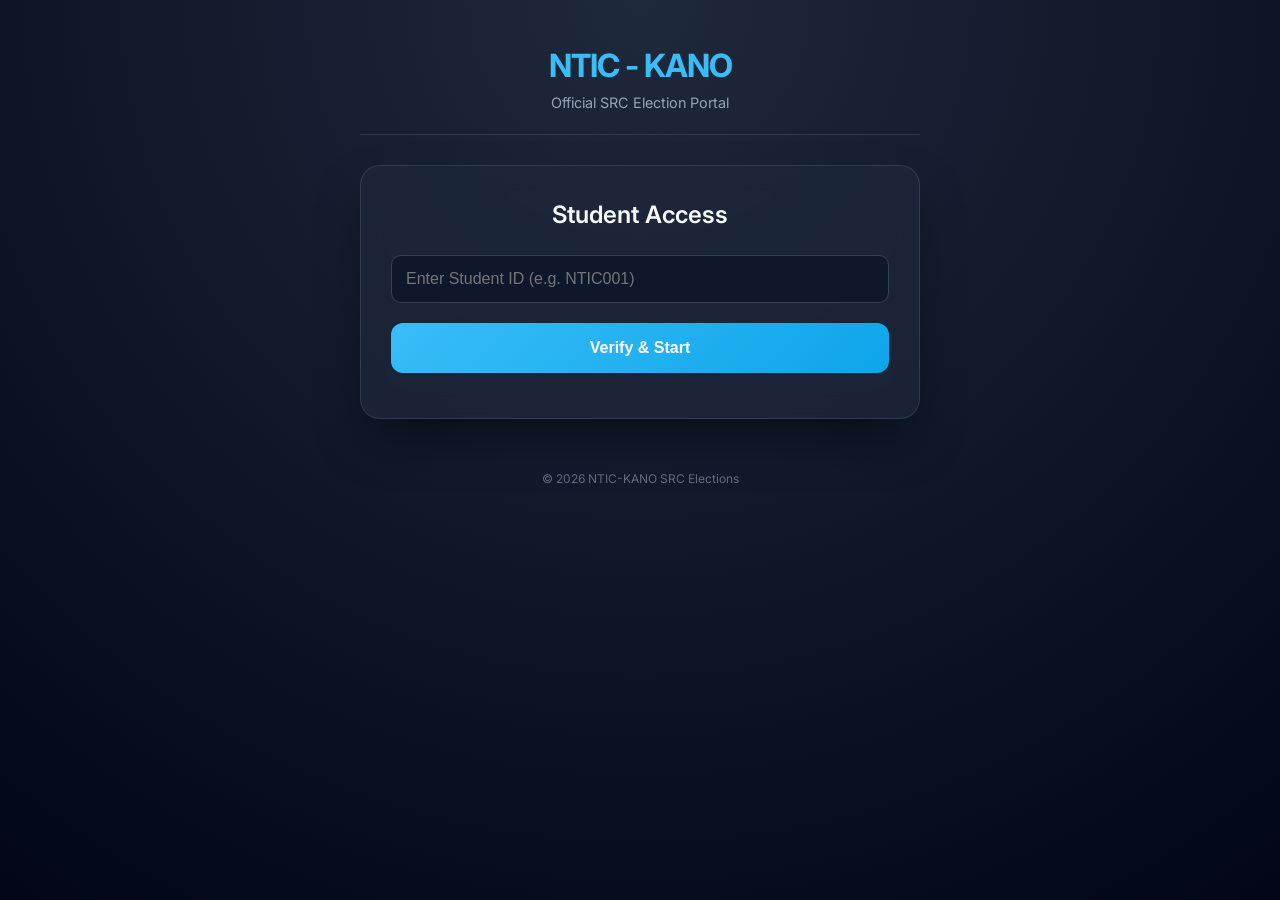
==== index.html @ 74f9f7bc "Add files via upload" ====
<!DOCTYPE html>
<html lang="en">
<head>
    <meta charset="UTF-8"><title>Login - NTIC Voting</title>
    <link rel="stylesheet" href="style.css">
</head>
<body>
<div class="container">
    <header><h1>NTIC - KANO</h1><p>Official SRC Election Portal</p></header>
    <div class="card">
        <h2>Student Access</h2>
        <input type="text" id="studentId" placeholder="Enter Student ID (e.g. NTIC001)">
        <button onclick="startVoting()">Verify & Start</button>
        <p id="error" style="color: #f87171; margin-top: 15px; font-size: 0.9rem;"></p>
    </div>
    <footer>© 2026 NTIC-KANO SRC Elections</footer>
</div>
<script>
function startVoting(){
    const id = document.getElementById("studentId").value.trim();
    if(!id){document.getElementById("error").innerText="ID is required to proceed"; return;}
    localStorage.setItem("currentVoter", id);
    window.location.href="vote.html";
}
</script>
</body>
</html>
---- style.css ----
@import url('https://fonts.googleapis.com/css2?family=Inter:wght@300;400;600;700&display=swap');

:root {
  --primary: #38bdf8;
  --primary-dark: #0ea5e9;
  --bg-dark: #020617;
  --card-bg: rgba(30, 41, 59, 0.7);
  --text-main: #f8fafc;
  --text-muted: #94a3b8;
}

* { margin: 0; padding: 0; box-sizing: border-box; }

body {
  font-family: 'Inter', sans-serif;
  background: radial-gradient(circle at top, #1e293b, #020617);
  color: var(--text-main);
  line-height: 1.6;
  min-height: 100vh;
  text-align: center;
}

.container { max-width: 600px; margin: 0 auto; padding: 40px 20px; }

header { margin-bottom: 30px; border-bottom: 1px solid rgba(255,255,255,0.1); padding-bottom: 20px; }
header h1 { font-size: 2rem; color: var(--primary); letter-spacing: -1px; }
header p { color: var(--text-muted); font-size: 0.9rem; }

.card {
  background: var(--card-bg);
  backdrop-filter: blur(12px);
  border: 1px solid rgba(255, 255, 255, 0.1);
  padding: 30px;
  border-radius: 20px;
  box-shadow: 0 25px 50px -12px rgba(0, 0, 0, 0.5);
}

h2 { margin-bottom: 20px; font-weight: 600; font-size: 1.5rem; }

input[type="text"], input[type="password"] {
  width: 100%;
  padding: 14px;
  border-radius: 10px;
  border: 1px solid #334155;
  background: #0f172a;
  color: white;
  margin-bottom: 20px;
  font-size: 1rem;
}

.option {
  background: rgba(255, 255, 255, 0.05);
  margin: 12px 0;
  padding: 16px;
  border-radius: 12px;
  display: flex;
  align-items: center;
  cursor: pointer;
  transition: all 0.2s ease;
  border: 1px solid transparent;
}

.option:hover { background: rgba(255, 255, 255, 0.08); border-color: var(--primary); }
.option input { margin-right: 15px; width: 18px; height: 18px; cursor: pointer; }

button {
  width: 100%;
  background: linear-gradient(135deg, var(--primary), var(--primary-dark));
  color: white;
  border: none;
  padding: 16px;
  border-radius: 12px;
  font-weight: 700;
  font-size: 1rem;
  cursor: pointer;
  transition: transform 0.2s;
}

button:hover { transform: translateY(-2px); box-shadow: 0 10px 15px -3px rgba(56, 189, 248, 0.4); }

footer { margin-top: 50px; color: var(--text-muted); font-size: 0.75rem; opacity: 0.6; }
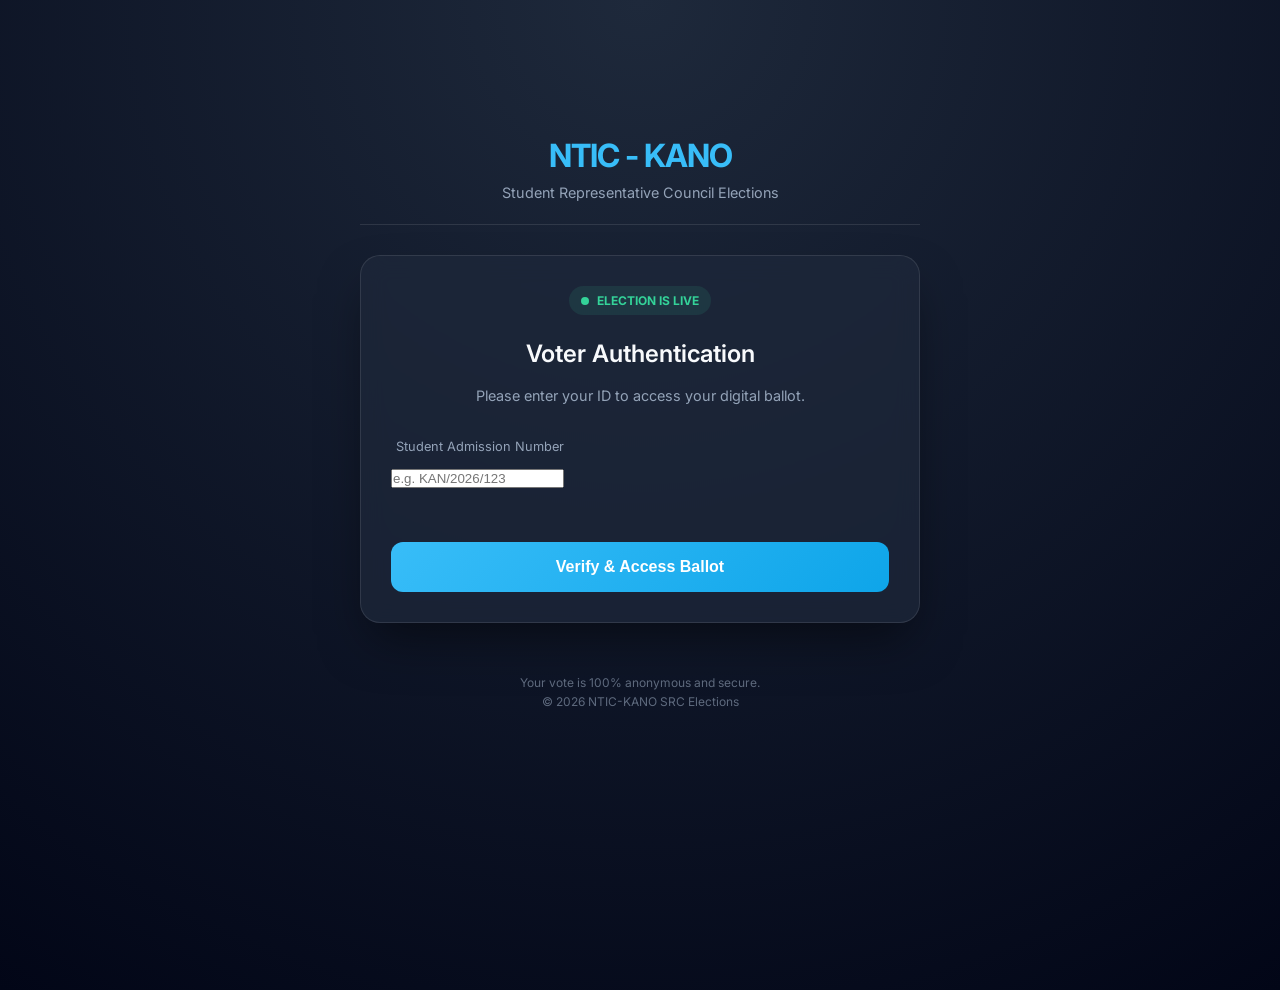
==== commit 90f7f337: "Update index.html" ====
--- a/index.html
+++ b/index.html
@@ -1,27 +1,109 @@
 <!DOCTYPE html>
 <html lang="en">
 <head>
-    <meta charset="UTF-8"><title>Login - NTIC Voting</title>
+    <meta charset="UTF-8">
+    <title>Login - NTIC Voting</title>
     <link rel="stylesheet" href="style.css">
+    <style>
+        .live-badge {
+            display: inline-flex;
+            align-items: center;
+            gap: 8px;
+            background: rgba(52, 211, 153, 0.1);
+            color: #34d399;
+            padding: 5px 12px;
+            border-radius: 20px;
+            font-size: 0.75rem;
+            font-weight: 700;
+            margin-bottom: 20px;
+            text-transform: uppercase;
+        }
+        .pulse {
+            width: 8px;
+            height: 8px;
+            background: #34d399;
+            border-radius: 50%;
+            box-shadow: 0 0 0 0 rgba(52, 211, 153, 0.7);
+            animation: pulse-green 2s infinite;
+        }
+        @keyframes pulse-green {
+            0% { transform: scale(0.95); box-shadow: 0 0 0 0 rgba(52, 211, 153, 0.7); }
+            70% { transform: scale(1); box-shadow: 0 0 0 10px rgba(52, 211, 153, 0); }
+            100% { transform: scale(0.95); box-shadow: 0 0 0 0 rgba(52, 211, 153, 0); }
+        }
+        .input-group {
+            text-align: left;
+            margin-bottom: 25px;
+        }
+        label {
+            display: block;
+            font-size: 0.8rem;
+            color: var(--text-muted);
+            margin-bottom: 8px;
+            margin-left: 5px;
+        }
+        .error-msg {
+            color: #fb7185;
+            font-size: 0.85rem;
+            margin-top: 10px;
+            min-height: 1.2em;
+        }
+    </style>
 </head>
 <body>
-<div class="container">
-    <header><h1>NTIC - KANO</h1><p>Official SRC Election Portal</p></header>
+<div class="container" style="margin-top: 10vh;">
+    <header>
+        <h1>NTIC - KANO</h1>
+        <p>Student Representative Council Elections</p>
+    </header>
+
     <div class="card">
-        <h2>Student Access</h2>
-        <input type="text" id="studentId" placeholder="Enter Student ID (e.g. NTIC001)">
-        <button onclick="startVoting()">Verify & Start</button>
-        <p id="error" style="color: #f87171; margin-top: 15px; font-size: 0.9rem;"></p>
+        <div class="live-badge">
+            <div class="pulse"></div>
+            Election is Live
+        </div>
+        
+        <h2 style="margin-bottom: 10px;">Voter Authentication</h2>
+        <p style="color: var(--text-muted); font-size: 0.9rem; margin-bottom: 30px;">Please enter your ID to access your digital ballot.</p>
+
+        <div class="input-group">
+            <label for="studentId">Student Admission Number</label>
+            <input type="text" id="studentId" placeholder="e.g. KAN/2026/123" autocomplete="off">
+            <p id="error" class="error-msg"></p>
+        </div>
+
+        <button onclick="startVoting()">Verify & Access Ballot</button>
     </div>
-    <footer>© 2026 NTIC-KANO SRC Elections</footer>
+
+    <footer>
+        <p>Your vote is 100% anonymous and secure.</p>
+        <p>© 2026 NTIC-KANO SRC Elections</p>
+    </footer>
 </div>
+
 <script>
-function startVoting(){
-    const id = document.getElementById("studentId").value.trim();
-    if(!id){document.getElementById("error").innerText="ID is required to proceed"; return;}
+function startVoting() {
+    const idInput = document.getElementById("studentId");
+    const errorDiv = document.getElementById("error");
+    const id = idInput.value.trim();
+
+    if (!id) {
+        errorDiv.innerText = "⚠ ID is required to access the election.";
+        idInput.style.borderColor = "#fb7185";
+        return;
+    }
+
+    // Success logic
     localStorage.setItem("currentVoter", id);
-    window.location.href="vote.html";
+    window.location.href = "vote.html";
 }
+
+// Allow "Enter" key to trigger login
+document.getElementById("studentId").addEventListener("keypress", function(event) {
+    if (event.key === "Enter") {
+        startVoting();
+    }
+});
 </script>
 </body>
-</html>+</html>
--- a/style.css
+++ b/style.css
@@ -37,31 +37,21 @@
 
 h2 { margin-bottom: 20px; font-weight: 600; font-size: 1.5rem; }
 
-input[type="text"], input[type="password"] {
-  width: 100%;
-  padding: 14px;
-  border-radius: 10px;
-  border: 1px solid #334155;
-  background: #0f172a;
-  color: white;
-  margin-bottom: 20px;
-  font-size: 1rem;
-}
-
+/* Selection Options in Vote and Confirm */
 .option {
-  background: rgba(255, 255, 255, 0.05);
+  background: rgba(255, 255, 255, 0.03);
   margin: 12px 0;
-  padding: 16px;
+  padding: 18px;
   border-radius: 12px;
   display: flex;
   align-items: center;
+  justify-content: space-between;
   cursor: pointer;
   transition: all 0.2s ease;
-  border: 1px solid transparent;
+  border: 1px solid rgba(255, 255, 255, 0.05);
 }
 
 .option:hover { background: rgba(255, 255, 255, 0.08); border-color: var(--primary); }
-.option input { margin-right: 15px; width: 18px; height: 18px; cursor: pointer; }
 
 button {
   width: 100%;
@@ -78,4 +68,17 @@
 
 button:hover { transform: translateY(-2px); box-shadow: 0 10px 15px -3px rgba(56, 189, 248, 0.4); }
 
-footer { margin-top: 50px; color: var(--text-muted); font-size: 0.75rem; opacity: 0.6; }+/* Thank You Page Specific Animations */
+.timer-fill {
+    height: 100%;
+    background: var(--primary);
+    width: 100%;
+    animation: shrink 10s linear forwards; /* Set to 10s */
+}
+
+@keyframes shrink {
+    from { width: 100%; }
+    to { width: 0%; }
+}
+
+footer { margin-top: 50px; color: var(--text-muted); font-size: 0.75rem; opacity: 0.6; }
